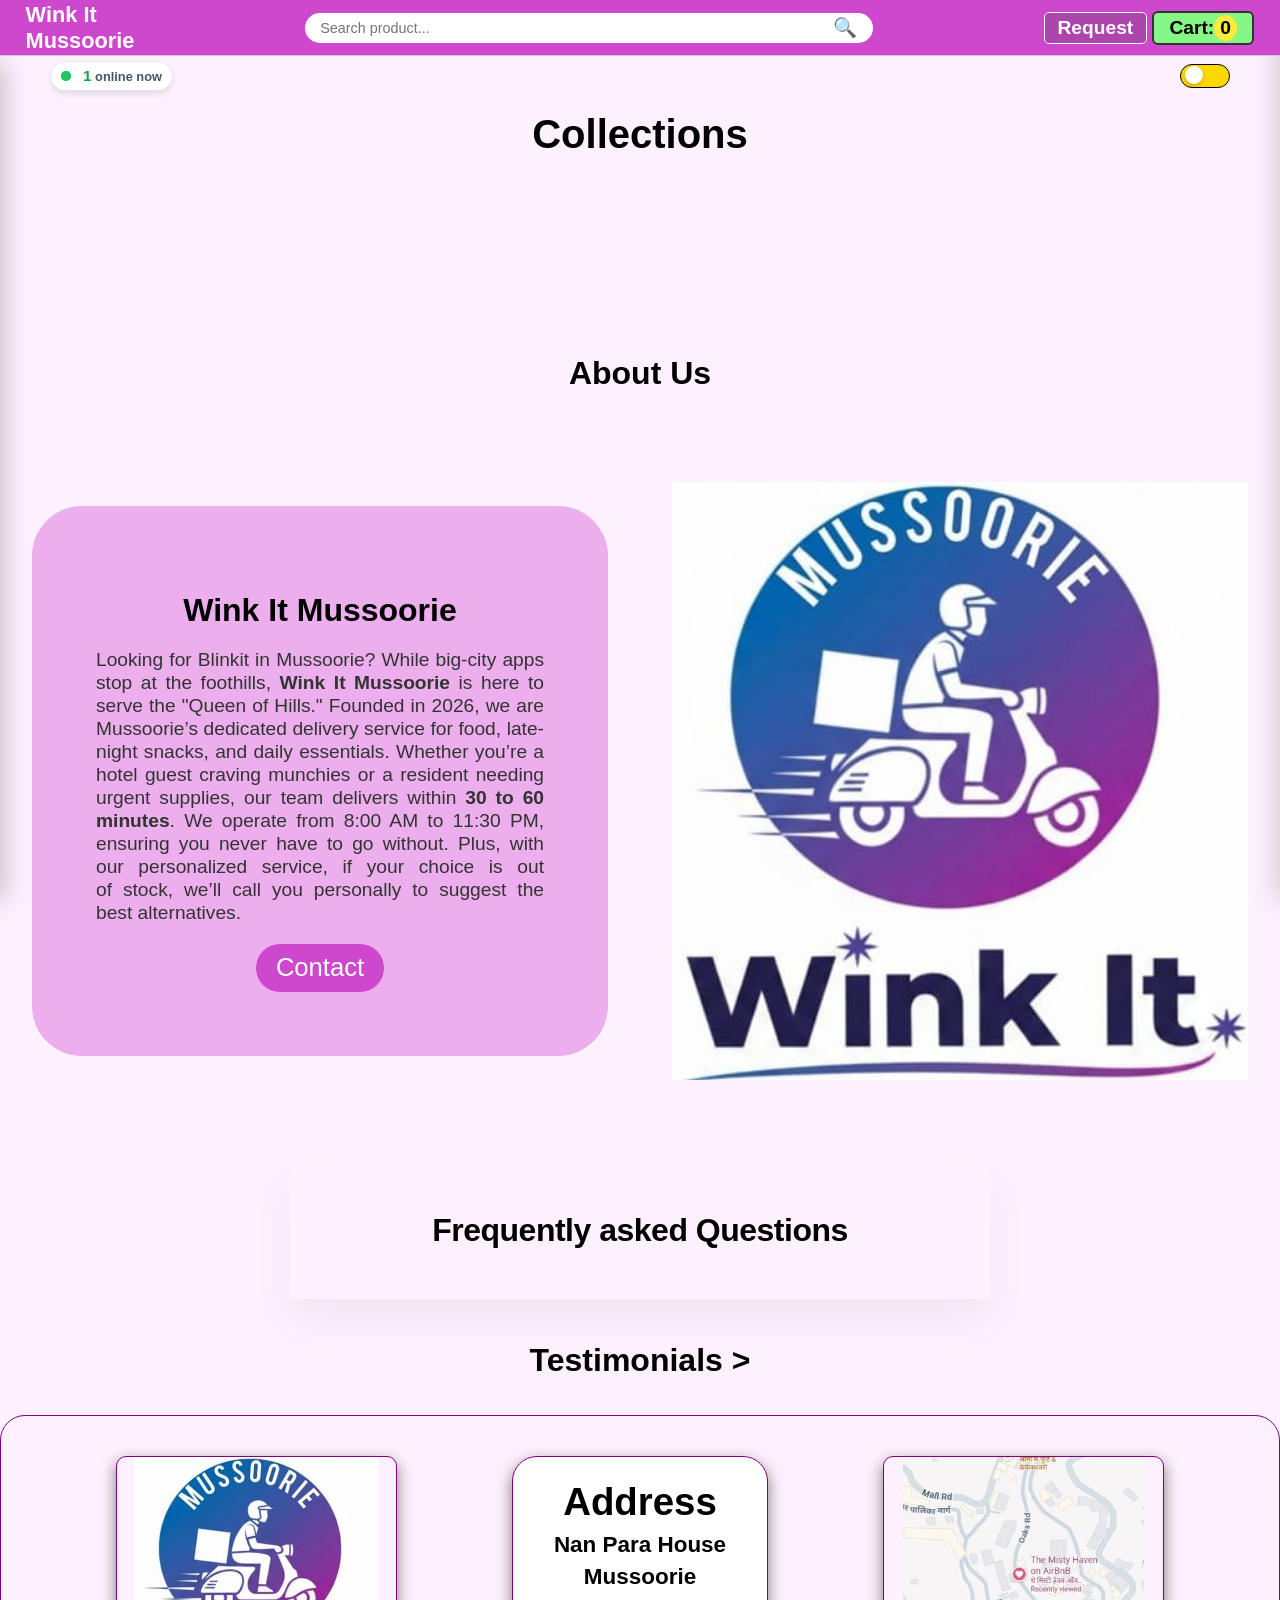
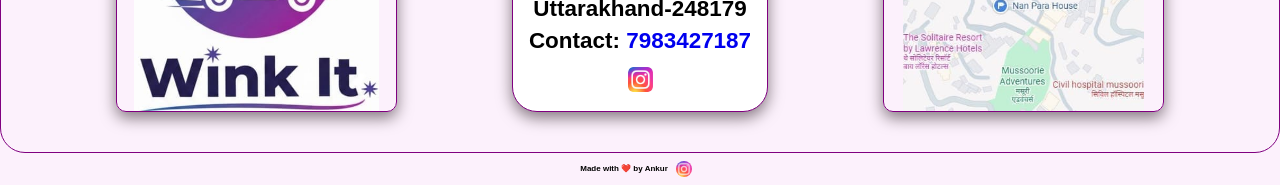
==== index copy.html @ 4b094f89 "Add files via upload" ====
<head>
    <meta charset="UTF-8">
    <meta name="viewport" content="width=device-width, initial-scale=1.0, maximum-scale=1.0, user-scalable=no">
    <title>Wink It Mussoorie | Mussoorie Delivery Service</title>
    
    <meta name="description" content="Wink It Mussoorie provides premium delivery for food and essentials in 30-60 minutes. Serving the community from 8:00 AM to 11:30 PM. Order via WhatsApp!">

    <meta name="keywords" content="Wink It Mussoorie, food delivery Mussoorie, food delivery char dukan, fast delivery Mussoorie, Delivery, Wink It Landour, food delivery landour, landour delivery, mussoorie delivery, mall road delivery, dalai hill delivery, library delivery">

    <meta property="og:title" content="WinkIt Mussoorie">
    <meta property="og:description" content="Fastest delivery for food and essentials in Mussoorie. Open 8:00 AM - 11:30 PM.">
    <meta property="og:image" content="newlogo.jpg">
    <meta property="og:url" content="https://www.winkitmussoorie.com">

    <link rel="icon" type="image/x-icon" href="newlogo.ico">
    <link rel="stylesheet" href="style.css">
</head>
<body>
    <div id="splash-screen">
        <video id="intro-video" autoplay muted playsinline>
            <source src="intro.mp4" type="video/mp4">
            .
        </video>
    </div>
    <div id="cart-popup" class="cart-popup hidden">
        <div id="popup-images-container" class="popup-images"></div>
        <p><span id="popup-count">0</span> Items in cart</p>
    </div>

    <header>
        <a href="https://www.instagram.com/wink_it_mussoorie" id="logo-link"><h2 class="logo">Wink It<br>Mussoorie</h2></a>
        
        <div class="search-container">
            <input type="text" id="product-search" placeholder="Search product...">
            <span id="clear-search" class="clear-btn hidden">✕</span>
            <button class="search-btn" id="search-btn">🔍</button>
            <div id="search-suggestions"></div>
        </div>

        <div class="nav-links">
            <a id="collectiona" href="https://api.whatsapp.com/send?phone=917983427187&text=Hi,%20I'd%20like%20to%20request%20a%20service."><h2>Request</h2></a>
            <div class="order-trigger" id="cart-trigger">
                Cart: <span id="cart-count">0</span>
            </div>
        </div>
    </header>
    <div class="top-bar">
        <div class="online-status">
            <div class="dot-container">
                <div class="dot"></div>
                <div class="pulse"></div>
            </div>
            <span class="status-text">
                <span id="online-count">1</span> online now
            </span>
        </div>

        <div class="theme-switch-wrapper">
            <label class="theme-switch" for="checkbox">
                <input type="checkbox" id="checkbox" />
                <div class="slider round"></div>
            </label>
        </div>
    </div>

    <main id="collection-view">
        <h1 class="main-title">Collections</h1>
        <div class="collection-grid" id="collection-grid"></div>
    </main>

    <div id="product-slider">
        <div class="slider-header">
            <h2 id="slider-title">Collection</h2>
            <button class="back-btn" id="close-slider">✕</button>
        </div>
        <div id="pslidandp">
            <div id="pgroupslider">ajlfh</div>
            <div id="product-grid">
            </div>
        </div>
    </div>

    <div id="orderSidebar">
        <button class="close-btn" id="close-sidebar">×</button>
        <h2>Checkout</h2>
        <div id="sidebar-content"></div>
        <div id="sidebar-footer">
            <hr>
            <p>Items Total: Rs <span id="subtotal-val">0</span></p>
            <p>Delivery Charges: Rs <span id="delivery-val">0</span></p>
            <h3>Total Amount: Rs <span id="total-price">0</span></h3>
            <div class="address-section">
                <input type="text" id="cust-name" placeholder="Your Name">
                <button id="location-btn" class="loc-btn">📍 Share Current Location</button>
                
                <textarea id="cust-address" rows="3" placeholder="Use 'Share Current Location''" readonly></textarea>
                <span id="location-display"></span>
            </div>
            <button class="checkout-btn" id="checkout-whatsapp">
                <span class="lock-icon">🔒</span> Order via WhatsApp &#10140;
            </button>
        </div>
    </div>
    <div class="stats-container">
        <div class="stat-group">
            <span class="counter" data-target="20">0+</span>
            <span class="label">Orders</span>
        </div>
        <div class="stat-group">
            <span class="counter" data-target="200">0+</span>
            <span class="label">Products</span>
        </div>
        <div class="stat-group">
            <span class="counter" data-target="4">0+</span>
            <span class="label">Delivery<br>Partners</span>
        </div>
    </div>

    <div id="abt" class="about">
        <h1 class="heading">About Us</h1>
        <div class="abox">
            <div class="atext">
                <h1>Wink It Mussoorie</h1>
                <p>Looking for Blinkit in Mussoorie? While big-city apps stop at the foothills, <b>Wink It Mussoorie </b>is here to serve the "Queen of Hills." Founded in 2026, we are Mussoorie’s dedicated delivery service for food, late-night snacks, and daily essentials.
                    Whether you’re a hotel guest craving munchies or a resident needing urgent supplies, our team delivers within <b>30 to 60 minutes</b>. We operate from 8:00 AM to 11:30 PM, ensuring you never have to go without. Plus, with our personalized service, if your choice is out of stock, we’ll call you personally to suggest the best alternatives.</p>
                <a href="tel:7983427187"><button class="contact-btn">Contact</button></a>
            </div>
            <div class="aimg">
                <img src="newlogo.jpg" alt="Logo">
            </div>
        </div>
    </div>
    <div class="faq-card">
        <h2>Frequently asked Questions</h2>
        <div id="faq-wrapper"></div>
    </div>
    <h1 class="heading testi">Testimonials &gt;</h1>
    <div class="rbox" id="slider-container">
        <div class="rwrap" id="review-inner"></div>
    </div>

    <div class="cbox">
        <div class="cwrap">
            <img class="cimg" src="newlogo.jpg" alt="Logo Footer">
            <div class="ctext">
                <h1>Address</h1>
                <h3>Nan Para House</h3>
                <h3>Mussoorie</h3>
                <h3>Uttarakhand-248179</h3>
                <h3>Contact: <a href="tel:7983427187">7983427187</a></h3>
                <div class="acc">
                    <a href="https://www.instagram.com/winkitmussoorie"><img title="Instagram" src="insta.jpg" alt="Instagram"></a>
                </div>
            </div>
            <a href="https://maps.app.goo.gl/6aGjydyM8Kf6ZvdJ6" id="map-link"><img class="cimg" src="map.jpg" alt="Map"></a>
        </div>
    </div>
    <footer class="footerf"><h1>Made with ❤️ by Ankur</h1><a href="https://www.instagram.com/ankurchauhan129"><img class="mwli" src="insta.jpg" alt=""></a></footer>

    <script src="script.js"></script>
</body>
</html>
---- style.css ----
/* 10:30 pm*/
* { box-sizing: border-box;}
body { font-family: sans-serif; margin: 0; padding: 0; overflow-x: hidden; background-color: rgb(252, 241, 252); width: 100%; scroll-behavior: smooth; display: flex; align-items: center; justify-content: center; flex-direction: column;}
a { text-decoration: none; }

header { width: 100%; height: 3.5rem; border-bottom: 1px solid #ccc; display: flex; justify-content: space-between; align-items: center; position: sticky; top: 0; background: rgb(206, 72, 206); z-index: 2000; padding: 0 2%;}
.logo { height: max-content; width: max-content; color: white; font-size: clamp(1rem, 1.7vw, 1.7rem); margin: auto; padding: 0px;}
#logo-link{height: 100%; display: flex; justify-content: left; align-items: center;}
.logo:hover { text-decoration: underline; cursor: pointer;}
#splash-screen {
    display: none;
}

.highlight-search {
    z-index: 100;
    position: relative;
    /* Soft modern Green glow to match your theme */
    box-shadow: 
        0 0 0 4px rgb(27, 253, 27), 
        0 0 30px rgba(123, 252, 2, 0.6) !important;
    
    /* Full Horizontal Spin + Scale */
    transform: perspective(1000px) rotateY(360deg) scale(1.05);
    
    /* Transition set to 1s to match your request */
    transition: all 1s cubic-bezier(0.34, 1.56, 0.64, 1);
    
    backface-visibility: visible; 
}
.highlight-search > * { backface-visibility: visible; }

.search-container { display: flex; align-items: center; background: white; border-radius: 20px; padding: 2px 10px; margin: 0 10px; flex-grow: 0.5; position: relative; }
.search-container input { border: none; outline: none; padding: 5px; width: 100%; border-radius: 20px; font-size: 0.9rem;}
.search-btn { background: none; border: none; cursor: pointer; font-size: 1.2rem; animation: move 1s linear infinite; border-radius: 5px;}

/* Clear Search Button Style */
.clear-btn { padding: 0 5px; cursor: pointer; color: #999; font-weight: bold; font-size: 0.8rem; transition: 0.2s; }
.clear-btn:hover { color: #333; }

#search-suggestions { position: absolute; top: 110%; left: 0; width: 100%; background: white; border-radius: 8px; box-shadow: 0 4px 15px rgba(0,0,0,0.2); display: none; z-index: 3000; max-height: 250px; overflow-y: auto;}
.suggestion-item { padding: 10px 15px; cursor: pointer; border-bottom: 1px solid #eee; display: flex; align-items: center; gap: 10px; font-size: 0.9rem;}
.suggestion-item:last-child { border-bottom: none; }
.suggestion-item:hover { background-color: #f0f0f0; }
.suggestion-item img { width: 30px; height: 30px; object-fit: cover; border-radius: 4px; }

.nav-links { display: flex; align-items: center; gap: 5px; }
.nav-links h2 {
  /* --- Your Existing Styles --- */
  background-color: rgb(172, 69, 172);
  font-size: clamp(0.8rem, 1.5vw, 1.5rem);
  margin: 0;
  cursor: pointer;
  color: white;
  border: 1px solid white;
  border-radius: 5px;
  padding: 4px 0px;
  padding-inline: clamp(0.5rem, 1vw, 1rem);
  white-space: nowrap;
  user-select: none;
  display: inline-block; /* Required for transforms to apply correctly */

  /* --- The Animation Trigger --- */
  /* Runs for 2 seconds, repeats forever */
  animation: shrinkBounce 2s cubic-bezier(0.175, 0.885, 0.32, 1.275) infinite;
}

/* --- The Percentage-Based Keyframes --- */
@keyframes shrinkBounce {
  0% {
    transform: scale(1);
  }
  20% {
    /* The Shrink Phase */
    transform: scale(0.85); 
  }
  40% {
    /* The Bounce Phase (Overshoot) */
    transform: scale(1.05);
  }
  60%, 100% {
    /* Return to Rest */
    transform: scale(1);
  }
}

.order-trigger { display: flex; align-items: center; justify-content: center; background-color: rgb(132, 247, 132); padding: 2px 4px; border: 2px solid #333; width: clamp(4rem, 8vw, 8rem); border-radius: 6px; cursor: pointer; font-weight: bold; font-size: clamp(0.8rem, 1.5vw, 1.5rem) }
.order-trigger:hover { background-color: #25D366; }
#cart-count { background-color: #ffeb3b; padding: 2px 6px; border-radius: 50%; }

#collection-view { padding: 1rem; width: 100%; scroll-margin-top: 80px;}
#collection-view h1.main-title { margin: 0px 0px 16px 0px; padding: 0px; width: 100%; display: flex; justify-content: center; align-items: center; font-size: 2.5rem;}
.heading { margin: 0px 0px 0px 0px; padding: 0px 0px 5px 0px; width: 100%; display: flex; justify-content: center; align-items: center; font-size: 2rem;}

.collection-grid { display: grid; grid-template-columns: repeat(auto-fit, minmax(min(90%, 350px), 1fr)); gap: 20px; width: 100%;}
.collection-card { background: rgb(223, 147, 223); border-radius: 12px; padding: 5px; cursor: pointer; transition: 0.3s; box-shadow: 0 4px 10px rgba(0,0,0,0.05); text-align: center;}
.collection-card:hover { transform: translateY(-10px); box-shadow: 0 4px 10px rgba(0,0,0,0.5); }
.collection-card h3 { margin: 5px 0 0 0; font-size: clamp(0.9rem, 1vw, 1.1rem); border-radius: 50px; background-color: rgb(243, 221, 243);}

.image-preview-box { display: grid; width: 100%; max-width: 160px; grid-template-columns: 1fr 1fr; margin: 0 auto 10px auto; background: none; overflow: hidden; border-radius: 15px; gap: 0.2rem;}
.image-preview-card { border: 0.5px solid #fff; aspect-ratio: 1/1; border-radius: 15px;}
.image-preview-card img { width: 100%; height: 100%; display: block; object-fit: cover; border: 0.5px solid purple; border-radius: 15px;}

.ourservice{width: 100%; display: flex; align-items: center; justify-content: center;}
.scmain{display: flex; align-items: center; justify-content: center;}

#product-slider { position: fixed; top: 4rem; padding-bottom: 10rem; left: 0; width: 100%; height: calc(100svh - 4rem); background-color: rgb(252, 241, 252); z-index: 1000; transform: translateX(-100%); transition: 0.4s ease-in-out; box-shadow: 5px 0 25px rgba(0,0,0,0.2); overflow-y: auto; border: 2px solid black;}
#product-slider.active { transform: translateX(0); height: 100svh;}
.slider-header { position: sticky; top: 0; background: rgb(197, 94, 197); padding: 15px 5%; display: flex; align-items: center; justify-content: space-between; border-bottom: 1px solid #ddd; z-index: 10; }
#slider-title{margin: 0; color: white;}
.back-btn { border: 1px solid white; background: none; color: white; padding: 8px 15px; border-radius: 5px; cursor: pointer; }
#pslidandp{
    display: flex;
    justify-content: center;
    align-items: flex-start;
    flex-direction: row;
    position: relative;
    display: flex;
    height: auto; /* Adjust based on your header */
}
#pgroupslider {
    /* Layout & Positioning */
    width: clamp(75px, 15vw, 100px); /* Responsive width: mobile friendly but caps on desktop */
    height: 80svh;   /* Takes full height minus header space */
    position: sticky;
    top: 85px;                      /* Matches your header height */
    left: 0;
    z-index: 5;

    /* Flexbox for Items */
    display: flex;
    flex-direction: column;
    align-items: center;
    gap: 15px;
    border: 2px solid purple;
    border-radius: 0px 30px 0px 0px;                   /* Spacing between subcat items */

    /* Aesthetics */
    background: plum;
    border-right: 1px solid #eee;
    padding: 15px 5px;
    
    /* Scroll Behavior */
    overflow-y: auto;
    overflow-x: hidden;
    scroll-behavior: smooth;
    -webkit-overflow-scrolling: touch;
}

/* Hide scrollbar for Chrome/Safari if preferred, or keep for visual feedback */
#pgroupslider::-webkit-scrollbar { width: 6px; height: 1rem;}
#pgroupslider::-webkit-scrollbar-thumb { background: green; border-radius: 10px; }

.subcat-nav-item {
    display: flex;
    flex-direction: column;
    align-items: center;
    padding: 10px 5px;
    cursor: pointer;
    text-align: center;
    border-bottom: 1px solid black;
    border-radius: 10px;
    transition: background-color 0.2s ease;
}
/* This replaces .subcat-nav-item:active */
.subcat-active-highlight {
    background-color: rgb(112, 238, 112) !important;
    transition: background-color 0.1s ease;
}

.subcat-nav-item img {
    width: 50px;
    height: 50px;
    border-radius: 10px;
    object-fit: cover;
    margin-bottom: 5px;
    border: 2px solid transparent;
    object-fit: cover;
}

.subcat-nav-item span {
    font-size: 0.9rem;
    font-weight: bold;
    color: white;
    overflow: hidden;
    text-overflow: ellipsis;
    width: 100%;
}

#product-grid {
    grid-template-columns: repeat(auto-fill, minmax(150px, 1fr));
    flex: 1;
    overflow-y: auto;
    padding: 10px;
    scroll-behavior: smooth;
    scroll-padding-top: 1px;
    
}

.subcat-grid-inner {
    display: grid;
    grid-template-columns: repeat(auto-fill, minmax(80px, 1fr));
    gap: 15px;
}


#product-grid { display: grid; grid-template-columns: repeat(auto-fit, minmax(300px, 1fr)); gap: clamp(0.5rem, 2vw, 2rem); padding: 15px; align-items: center;}
.empty-msg { grid-column: 1/-1; padding: 50px; text-align: center; }
.card { background: white; border: 1px solid #eee; padding: 10px; border-radius: 12px; text-align: center; box-shadow: 0 4px 12px rgba(0,0,0,0.1); width: 100%; margin: auto; height: max-content; transition: 0.3s; transform: perspective(1000px) rotateY(0deg);}
.card[id^="sub-"] {
    scroll-margin-top: 200px; /* Adjust: 85px (header height) + 10px (desired padding) */
}
.card h4 { margin: 5px 0; font-size: 1.1rem; }
.card .price-tag { margin: 5px 0; font-size: 1.1rem; font-weight: bold; }
.card:hover { box-shadow: -5px 0 25px rgba(0,0,0,0.5);}
.img-container { width: 100%; height: clamp(7rem, 17vw, 17rem); border-radius: 8px; overflow: hidden; margin-bottom: 10px; background: #f0f0f0; }
.iimg { width: 100%; height: 100%; object-fit: cover; display: block; }

.variant-selector { display: flex; justify-content: center; flex-direction: column; flex-wrap: wrap; gap: 5px; margin: 10px 0; height: clamp(5rem, 8vw, 8rem); margin: 0px; padding: 0px; border-top: 1px solid purple; border-bottom: 1px solid purple; }
.variant-btn { display: flex; justify-content: space-between; gap: 10px; padding: 4px 10px; font-size: 1.1rem; border: 1px solid #ccc; background-color: none; border-radius: 20px; cursor: pointer; min-width: 100px;}
.variant-btn.active { background: rgb(12, 155, 12); color: white; border-color: #333; }
.variant-btn span { font-size: 1rem; background: none;}
.unit-text { opacity: 0.8; font-weight: normal;}

.controls { display: flex; justify-content: center; align-items: center; gap: 10px; min-height: 40px; }
.controls button { padding: 5px 10px; cursor: pointer; border: 1px solid #333; background: rgb(7, 207, 57); border-radius: 4px; font-weight: bold; font-size: 1.2rem; }
.controls button:hover { background: green; color: white; }
.add-btn{color:white;}
.qty-btn { color:black; background: #ffeb3b !important; border: none !important; }
.qty-controls span { margin: 0 8px; font-weight: bold; }

#orderSidebar { position: fixed; bottom: 0rem; right: 0; width: 400px; max-width: 100%; height: 100svh; background: white; box-shadow: -5px 0 25px rgba(0,0,0,0.15); transition: 0.4s ease-in-out; transform: translateX(100%); z-index: 1000; padding: 20px; padding-top: 4rem; overflow-y: auto; font-size: 1.2rem;}
#orderSidebar.active { transform: translateX(0); }
.order-item-detail { display: flex; align-items: center; gap: 15px; border-bottom: 1px solid #eee; padding: 12px 0;}
.order-item-detail img { width: 45px; height: 45px; object-fit: cover; border-radius: 4px; }
.sidebar-controls { display: flex; align-items: center; gap: 8px; margin-top: 5px; }
#sidebar-footer h3{font-size: 1.3rem;} 
.side-qty-btn { background: #ffeb3b; border: 1px solid #333; border-radius: 4px; padding: 2px 8px; cursor: pointer; font-weight: bold; }

.address-section { margin-top: 15px; background: #f4f4f4; padding: 12px; border-radius: 8px; }
.address-section input, .address-section textarea { width: 100%; margin-top: 8px; padding: 10px; border: 1px solid #ccc; border-radius: 4px; font-size: 1rem;}
.loc-btn { background: #007bff; font-size: 1.1rem; color: white; border: none; padding: 10px; width: 100%; border-radius: 4px; margin-top: 10px; cursor: pointer; }
#location-display { font-size: 1rem; color: #666; display: block; margin-top: 5px; }

.checkout-btn { width: 100%; padding: 15px; background: #25D366; color:white; border: none; border-radius: 6px; cursor: pointer; font-size: 1.3rem; font-weight: bold; margin-top: 15px; display: flex; align-items: center; justify-content: center;}
.lock-icon { margin-right: 5px; }
.close-btn { background: rgb(216, 213, 213); border: 1px solid black; font-size: clamp(1.5rem, 2vw, 2rem); cursor: pointer; float: right; border-radius: 5px; padding: 0.5rem 1rem;}

.cart-popup { border: 1px solid purple; background-color: rgb(12, 199, 12); position: fixed; bottom: 15px; left: 50%; transform: translateX(-50%); width: 80%; max-width: 320px; padding: 10px; border-radius: 12px; box-shadow: 0 4px 20px rgba(0,0,0,0.2); display: flex; flex-direction: column; align-items: center; z-index: 1500; cursor: pointer; }
.cart-popup p{color: white; font-weight: bolder; padding: 0px; margin: 0px;}
.popup-images { display: flex; gap: 4px; margin-bottom: 6px;}
#popup-images-container{background-color: none;}
.cart-popup img { width: 50px; height: 50px; object-fit: cover; border-radius: 4px; border: 0.5px solid purple;}
#popup-count{margin:0; font-size: 1.1rem;}

.hidden { display: none !important; }
h6 { font-size: 1.3rem; margin: 0px; padding: 0px; text-align: center;}

.about { height: auto; width: 100%; border-radius: 25px; scroll-margin-top: 80px; display: flex; justify-content: center; align-items: center; flex-direction: column;}
.abox { display: grid; grid-template-columns: repeat(auto-fit, minmax(350px, 1fr)); place-items: center; }
.atext { justify-self: center; display: flex; justify-content: center; align-items: center; flex-direction: column; padding: clamp(1rem, 5vw, 5rem); width: 90%; background-color: rgb(236, 174, 236); border-radius: 50px;}
.atext h1 { padding-bottom: 0px; margin-bottom: 0px; }
.atext p { font-size: 1.2rem; 
    line-height: 1.2;        /* 1.2 is too tight; 1.5 gives the breathability you mentioned */
    text-align: justify; 
    hyphens: auto;           /* This fixes the irregular spacing by splitting long words */
    text-wrap: pretty; 
    color: #333;
    
    /* Optional: Improves how the browser handles word spacing */
    word-break: break-word;}
.contact-btn { background-color: rgb(206, 72, 206); height: 3rem; width: clamp(8rem, 10vw, 10rem); border-radius: 25px; color: white; font-size: clamp(1rem, 2vw, 2rem); animation: move 1s linear infinite; cursor: pointer; border: none;}
.contact-btn:hover { background-color: purple;}

@keyframes move { 0%{ transform: translateY(-5px); } 50%{ transform: translateY(0px); } 100%{ transform: translateY(-5px); } }

.aimg { display: flex; justify-content: center; align-items: center; width: 100%; height: clamp(20rem, 60vw, 60rem);}
.aimg img { height: 100%; width: 90%; padding: 20px 0px; object-fit: contain;}

.cbox { width: 100%; overflow: hidden; border: 1px solid purple; border-radius: 25px; padding: 40px 20px;}
.cwrap { flex-wrap:nowrap; width: 100%; display: flex; justify-content: space-evenly; align-items: center; flex-direction: row; gap: 20px;}
.cimg { height: clamp(5rem, 20vw, 18rem); width: clamp(5rem, 22vw, 20rem); border: 1px solid purple; border-radius: 10px; box-shadow: 0 6px 15px rgba(17, 1, 9, 0.5); object-fit: contain;}
.ctext { text-align: center; border: 1px solid purple; padding: 0px 0px; width: 90%; font-size: clamp(0.7rem, 1.5vw, 1.5rem); display: flex; justify-content: center; align-items: center; flex-direction: column; box-shadow: 0 6px 15px rgba(17, 1, 9, 0.5); border-radius: 25px; background-color: white; height: clamp(10rem, 20vw, 20rem); line-height: clamp(0.1rem, 0.1vw, 0.1rem); width: clamp(10rem, 20vw, 20rem);}
.ctext h3{margin: 0px; padding: 0px; line-height: clamp(1.2rem, 2.5vw, 2.5rem);}
.acc img { height: 25px; width: 25px; border-radius: 5px; animation: ro 5s ease infinite;}
.acc { width: 100%; display: flex; justify-content: space-evenly; align-items: center; margin-top: 10px;}
@keyframes ro{
    0% { transform: scale(1) rotate(0deg); }
    50% { transform: scale(2) rotate(180deg); }
    100% { transform: scale(1) rotate(360deg); }
}

@media (max-width: 768px) {
    .collection-grid { display: grid; 
  /* This forces exactly 3 columns on all screen sizes */
  grid-template-columns: repeat(3, 1fr); 
  gap: 5px; /* Adjusted gap to ensure they fit on mobile */
  width: 100%;
}
    #product-grid { grid-template-columns: 1fr 1fr; }
    .atext { order: 1;}
    .logo { font-size: clamp(1rem, 3vw, 1.2rem); line-height: 1.1; }
    .search-container { flex-grow: 0.7; margin: 0 5px; }/* Splash Screen Styling */
    @keyframes cinematicFade {
    0% { opacity: 1; visibility: visible; }
    83% { opacity: 1; visibility: visible; } /* Stay visible for ~5s (83% of 6s) */
    100% { opacity: 0; visibility: hidden; pointer-events: none; } /* Fade and disable */
}

#splash-screen {
    position: fixed;
    top: 0;
    left: 0;
    width: 100%;
    height: 100svh;
    background: #000;
    z-index: 9999;
    display: flex;
    justify-content: center;
    align-items: center;
    animation: cinematicFade 4.5s forwards; 
    z-index: 90000;
}

    #intro-video {
        width: 100%;
        height: 100%;
        object-fit: cover;
        z-index: 90000;
    }

    .fade-out {
        opacity: 0;
        visibility: hidden;
    }

    body.no-scroll {
        overflow: hidden;
    }
}
.top-bar {
    display: flex;
    justify-content: start; /* This pushes items to the ends */
    align-items: center;
    width: 100%;
    max-width: 1200px;
    padding: 0rem 0.5rem 0rem 0.5rem;
}

/* Online Status Styles */
.online-status {
    display: inline-flex;
    align-items: center;
    padding: 5px 10px;
    background: white;
    border: 1px solid #e2e8f0;
    border-radius: 50px;
    box-shadow: 0 4px 6px -1px rgba(0, 0, 0, 0.1);
    width: auto;
    
}

.dot-container {
    position: relative;
    width: 10px;
    height: 10px;
    margin-right: 12px;
}

.dot, .pulse {
    width: 10px;
    height: 10px;
    background-color: #22c55e;
    border-radius: 50%;
    position: absolute;
}

.pulse {
    animation: pulse-animation 2s infinite;
}

@keyframes pulse-animation {
    0% { transform: scale(1); opacity: 0.6; }
    100% { transform: scale(3); opacity: 0; }
}

.status-text {
    color: #475569;
    font-size: clamp(0.8rem, 1vw, 1rem);
    font-weight: bold; /*Starus ki words*/
}

#online-count {
    color: #16a34a;
    font-size: clamp(0.9rem, 1.2vw, 1.2rem); /*Count ki setting*/
}
.stats-container {
            display: flex;
            justify-content: center;
            gap: 0px;
            opacity: 0;
            text-align: center;
            width: 100%;
            margin: 0rem 0rem;
            padding: 2rem 0rem;
            animation: scroll linear forwards;
            animation-timeline: view();
            animation-range: entry 0% entry 100%;
        }
        @keyframes scroll{
            from{
                opacity: 0;
            }
            to{
                opacity: 1;
            }
        }

        .stat-group {
            display: flex;
            flex-direction: column;
            width: 30%;
        }
        .stat-group:nth-child(2) {
            border-right: 1px solid black;
            border-left: 1px solid black;
        }

        .counter {
            font-size: clamp(2rem, 3vw, 3rem);
            color: #fc03d2;
            font-weight: bold;
        }
        

        .label {
            font-size: clamp(1rem, 2vw, 2rem);
            color: #00050c;
            font-weight: 500;
        }

/* Top Bar Layout */
.top-bar {
    display: flex;
    justify-content: space-between; /* Pushes status to left, button to right */
    align-items: center;
    padding: 5px 10px;
    transition: background 0.3s ease;
}
.faq-card {
    background: var(--card-bg);
    width: 100%;
    max-width: 700px;
    padding: 20px;
    box-shadow: 0 20px 40px rgba(0,0,0,0.05);
}

.faq-card h2 {
    text-align: center;
    color: var(--text-dark);
    font-size: 2rem;
    margin-bottom: 30px;
    letter-spacing: -0.5px;
}

.faq-item {
    border-bottom: 1px solid #160b16;
}

.faq-item:last-child {
    border-bottom: 1px solid black;
}
.faq-question div{
    color: purple;
    margin: 0px;
    padding: 0px;
}
.faq-question {
    width: 100%;
    padding: 20px 0;
    display: flex;
    justify-content: space-between;
    align-items: center;
    cursor: pointer;
    border: none;
    background: none;
    text-align: left;
    font-size: 1.05rem;
    font-weight: 600;
    color: var(--text-dark);
    transition: color 0.2s ease;
}

.faq-question:hover {
    color: var(--accent-color);
}
.faq-question span {width: 80%;}

.faq-answer {
    max-height: 0;
    overflow: hidden;
    transition: all 0.3s cubic-bezier(0, 1, 0, 1);
    color: var(--text-light);
    line-height: 1.6;
}

.faq-item.active .faq-answer {
    max-height: 1000px;
    transition: all 0.3s cubic-bezier(1, 0, 1, 0);
    padding: 0px;
}

.icon {
    width: 20px;
    height: 20px;
    position: relative;
    transition: transform 0.3s ease;
}

/* Modern Plus-to-Minus Icon */
.icon::before, .icon::after {
    content: '';
    position: absolute;
    /* CHANGE THIS: from var(--accent-color) to purple */
    background: green; 
    transition: transform 0.3s ease;
}

/* Horizontal line */
.icon::before {
    width: 100%; 
    height: 2px; 
    top: 50%; 
    transform: translateY(-50%);
}

/* Vertical line */
.icon::after {
    width: 2px; 
    height: 100%; 
    left: 50%; 
    transform: translateX(-50%);}
.faq-item {
    width: 100%;
}

.faq-item.active .icon {
    transform: rotate(180deg);
    color: purple;
}
.faq-item.active .icon::after {
    transform: scaleY(0);
    color: purple;/* Hides vertical line to make it a minus */
}

/* Theme Button Styling */
/* Container for the switch */
.theme-switch-wrapper {
    display: flex;
    align-items: center;
}

.theme-switch {
    display: inline-block;
    height: 24px;
    position: relative;
    width: 50px;
}

.theme-switch input {
    display: none; /* Hide default checkbox */
}
/* 1. The Container: Hides the horizontal scrollbar */
        /* 1. The Container: Enable scrolling but hide scrollbar */
.rbox {
    overflow-x: auto; /* Changed from hidden to auto */
    scrollbar-width: none; /* Firefox */
    -ms-overflow-style: none; /* IE/Edge */
    scroll-behavior: smooth;
    width: 100%;
    cursor: grab; /* Visual cue that it can be dragged */

    scroll-snap-type: x mandatory;
}

.rbox:active {
    cursor: grabbing;
}

.rbox::-webkit-scrollbar { 
    display: none; 
} /* Chrome/Safari */

    .rwrap {
    display: flex;
    gap: 30px;
    width: max-content;
    padding: 20px 30px;
    pointer-events: auto;
    
    padding-top: 1rem; /* Ensures interaction is captured */
}

/* Pause the slider when the user hovers or touches it */


        .rcard {
            flex: 0 0 320px;
            padding: 25px 15px;
            border-radius: 24px;
            background: white;
            box-shadow: 0 10px 30px rgba(0,0,0,0.05);
            display: flex;
            align-items: center;
            flex-direction: column;
            border: 1px solid green;
            transition: transform 0.3s ease;
            scroll-snap-align: center;/* Optional: helps with flick-scrolling */
            scroll-snap-stop: always;
        }

        

        .rcard img {
            height: 7rem;
            width: 7rem;
            border-radius: 25px;
            object-fit: cover;
            margin-bottom: 15px;
            border: 3px solid #fff;
            box-shadow: 0 4px 10px rgba(0,0,0,0.1);
        }

        .rcard h1 { font-size: 1.1rem; color: var(--primary-color); margin: 5px 0; }

        /* Stars Container */
        .stars-container { 
            color: #FFD700; 
            margin-bottom: 15px; 
            text-align: center;
        }
        
        /* The <p> inside the stars section */
        .stars-container p {
            margin: 0;
            font-size: 1rem;
            color: #777;
            font-weight: 400;
        }

        .review-text { text-align: center; font-size: 0.9rem; line-height: 1.6; color: black; margin-bottom: 20px; flex-grow: 1; }
        .from-text { font-size: 0.8rem; color: green; font-weight: 600; margin: 0; }
        .time-ago { font-size: 0.75rem; color: #a976fc; margin-top: 5px; font-weight: 400; font-weight: bold; }

.footerf{
    margin: 0px;
    padding: 0px;
    width: 100%;
    display: flex;
    justify-content: center;
    align-items: center;
}
.testi{height: 5rem;
        padding-top: 3rem;}
.footerf h1{font-size: 0.5rem;}
.mwli{
    height: 1rem;
    width: 1rem;
    margin: 0.5rem;
    border-radius: 50px;
}
/* The track - Default (Light Mode / Left) */

.slider {
    background-color: #FFD700; /* Bright Yellow */
    bottom: 0;
    cursor: pointer;
    left: 0;
    position: absolute;
    right: 0;
    top: 0;
    transition: .4s;
    border-radius: 34px;
    border: 1px solid black; /* Optional: slightly darker yellow border */
}
.slider-container {
            position: relative;
            width: 90%;
            /* This ensures the 2:1 ratio automatically */
            aspect-ratio: 2 / 1; 
            overflow: hidden;
            border-radius: 15px;
            box-shadow: 0 12px 24px rgba(0,0,0,0.15);
            background: #222;
        }

        .slider-wrapper {
            display: flex;
            width: 100%;
            height: 100%;
            cursor: grab;
            
            transition: transform 0.8s cubic-bezier(0.4, 0, 0.2, 1);
        }

        .slider-wrapper:active {
            cursor: grabbing;
        }

        .slider-wrapper img {
            width: 100%;
            height: 100%;
            object-fit: cover; /* Keeps image from stretching */
            flex-shrink: 0;
            user-select: none;
        }

        /* Navigation Buttons */
        

/* The sliding knob */
.slider:before {
    background-color: #fff;
    bottom: 3px;
    content: "";
    height: 18px;
    left: 4px;
    position: absolute;
    transition: .4s;
    width: 18px;
    border-radius: 50%;
    box-shadow: 0 2px 4px rgba(0,0,0,0.2);
    background-image: url('sun.jpg'); /* Sun Icon */
    background-size: 100%; /* Adjust size of icon inside circle */
    background-position: center;
    background-repeat: no-repeat;
    background-color: #fff;
}

/* When checked (Dark Mode / Right) */
input:checked + .slider {
    background-color: #C0C0C0; /* Silver */
    border: 1px solid #a9a9a9; /* Optional: slightly darker silver border */
}

/* Movement of the knob */
input:checked + .slider:before {
    transform: translateX(24px);
    background-image: url('moon.png'); /* Sun Icon */
    background-size: 100%; /* Adjust size of icon inside circle */
    background-position: center;
    background-repeat: no-repeat;
    background-color: #fff; /* Keeping the knob off-white for contrast */
}

/* --- Dark Mode Theme for the rest of the page --- */
body.dark-mode * {
    background: black;
    background-color: #000;
    color: #fff;
}
body.dark-mode button {
    background: black;
    background-color: #000;
    border: 1px solid white;
}
body.dark-mode .image-preview-box {background:grey;}
body.dark-mode .collection-card { background: grey;}
/* Making sure your product slider follows the dark theme */
body.dark-mode .product-slider {
    background-color: #000 !important;
    border: 1px solid #333;
}
body.dark-mode span {
    background: none;
}
body.dark-mode .dot{
    background-color: green;
}
body.dark-mode .stat-group:nth-child(2) {
            border-right: 1px solid grey;
            border-left: 1px solid grey;
        }
/* Theme Popup Styles */
.theme-popup {
    position: fixed;
    top: 90px;
    right: 10px; /* Adjust based on your theme button position */
    background: var(--accent-color, #ff4757);
    color: white;
    padding: 4px 8px;
    border-radius: 20px;
    font-size: 0.5rem;
    font-weight: bold;
    z-index: 10000;
    pointer-events: none;
    opacity: 0;
    transform: translateY(10px);
    transition: all 0.4s ease;
    box-shadow: 0 4px 15px rgba(0,0,0,0.2);
}

.theme-popup.show {
    opacity: 1;
    transform: translateY(0);
}
body.dark-mode #orderSidebar { background: black;}
body.dark-mode .checkout-btn { background: #25D366;}
body.dark-mode .loc-btn { background: rgb(127, 127, 235);}
body.dark-mode .search-btn { background: none; border: none;}
body.dark-mode .cart-popup { background-color: rgb(12, 199, 12);}
body.dark-mode .cart-popup p{background:none; font-weight: bolder; padding: 0px; margin: 0px;}
body.dark-mode .order-trigger { background-color: rgb(12, 199, 12);}
body.dark-mode #cart-count { color: black;}
body.dark-mode .faq-question {border: none;}
body.dark-mode .faq-item {border-bottom: 1px solid white;}
body.dark-mode .logo{color: rgb(206, 72, 206);}
body.dark-mode .from-text { font-size: 0.8rem; color: green; font-weight: 600; margin: 0; }
body.dark-mode .time-ago { font-size: 0.75rem; color: #a976fc; margin-top: 5px; font-weight: 400; font-weight: bold; }
body.dark-mode .stars-container { color: #FFD700; margin-bottom: 15px; text-align: center;}
body.dark-mode #popup-images-container{background-color: none; background: none;}
body.dark-mode .scmain{background-color: black;}
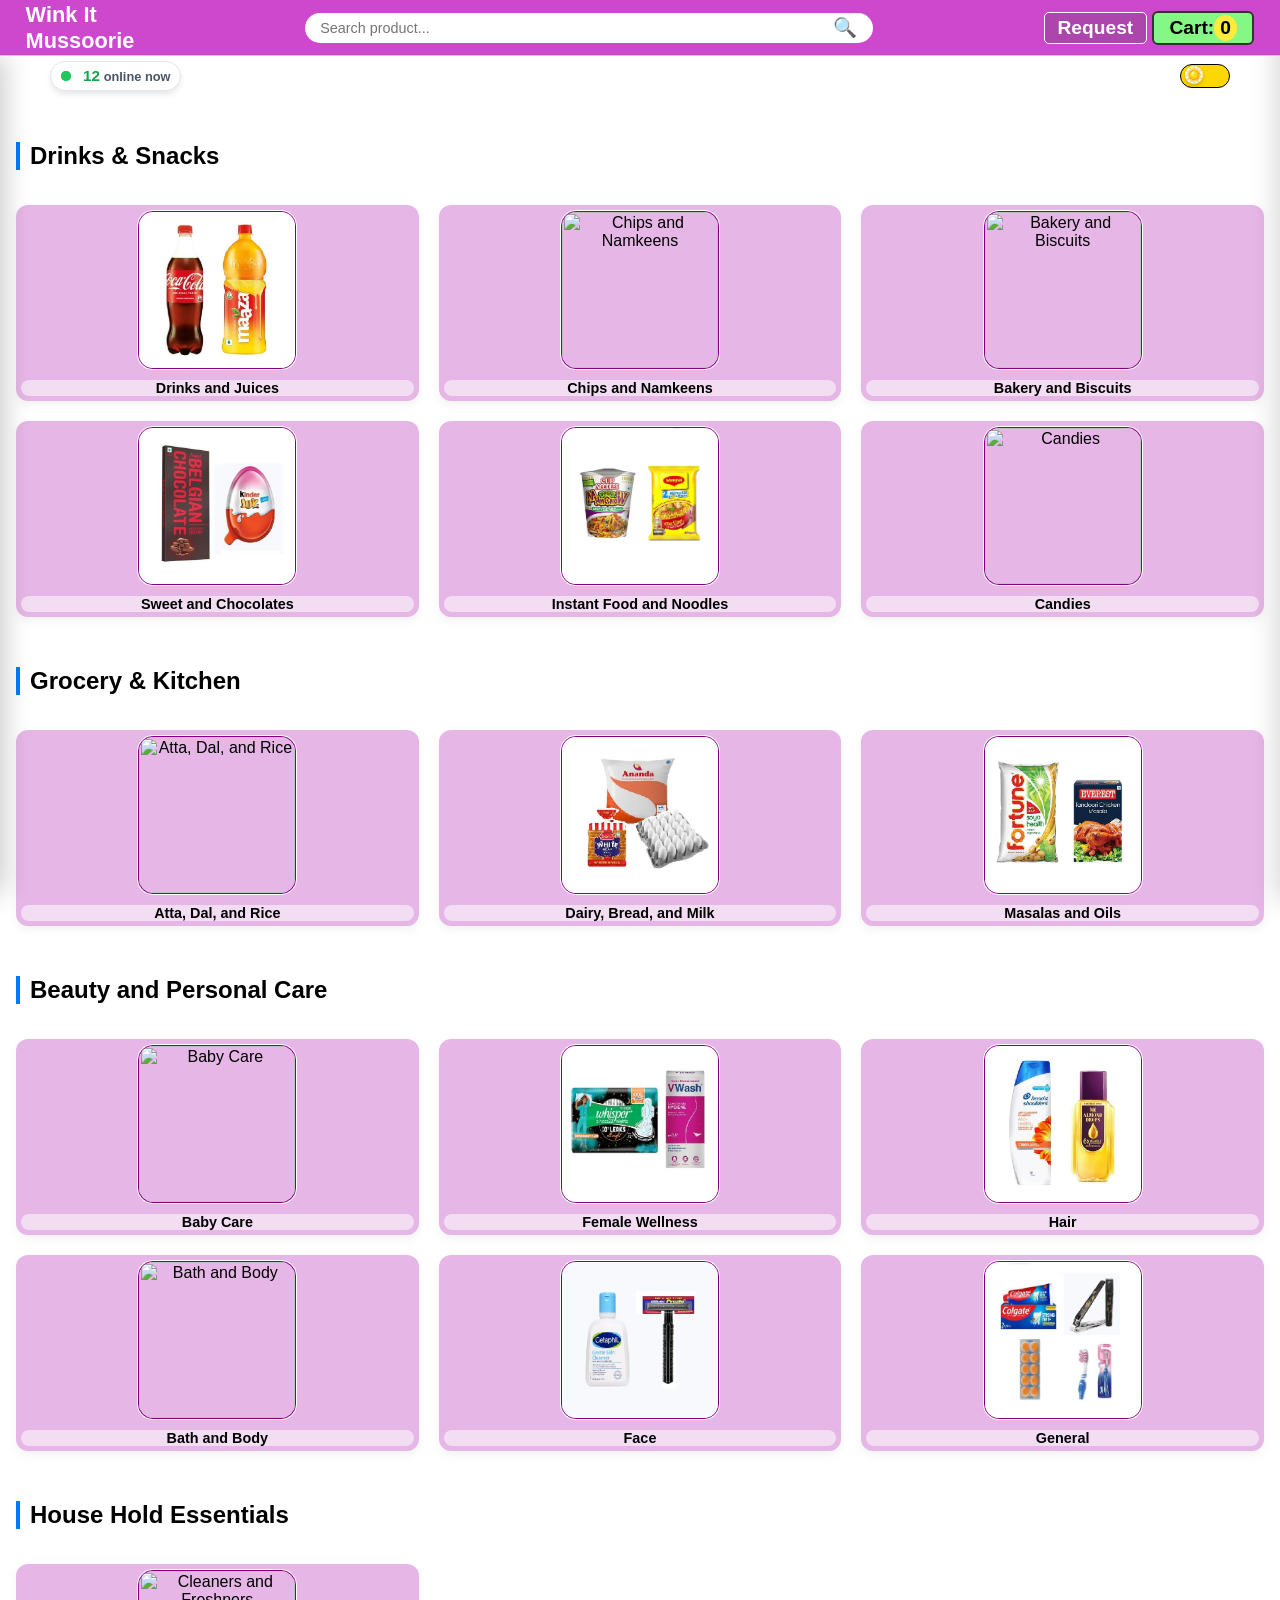
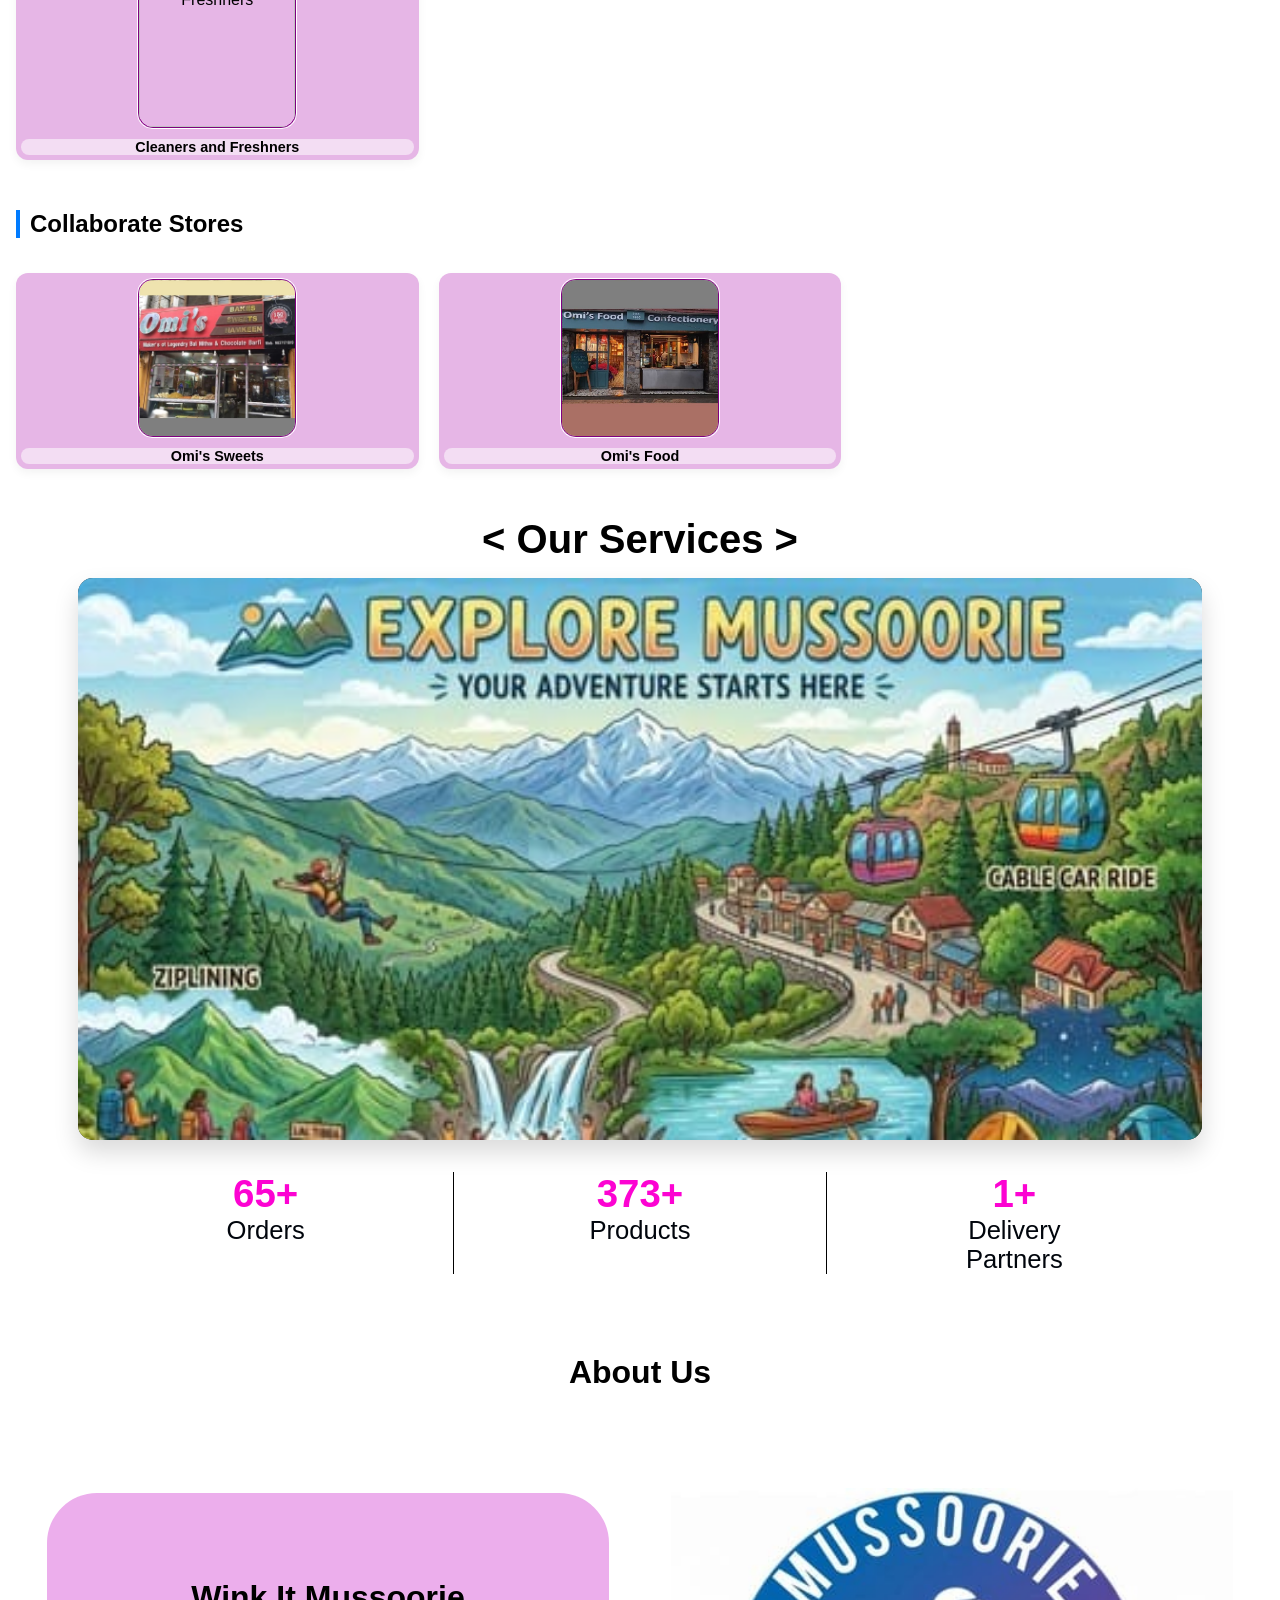
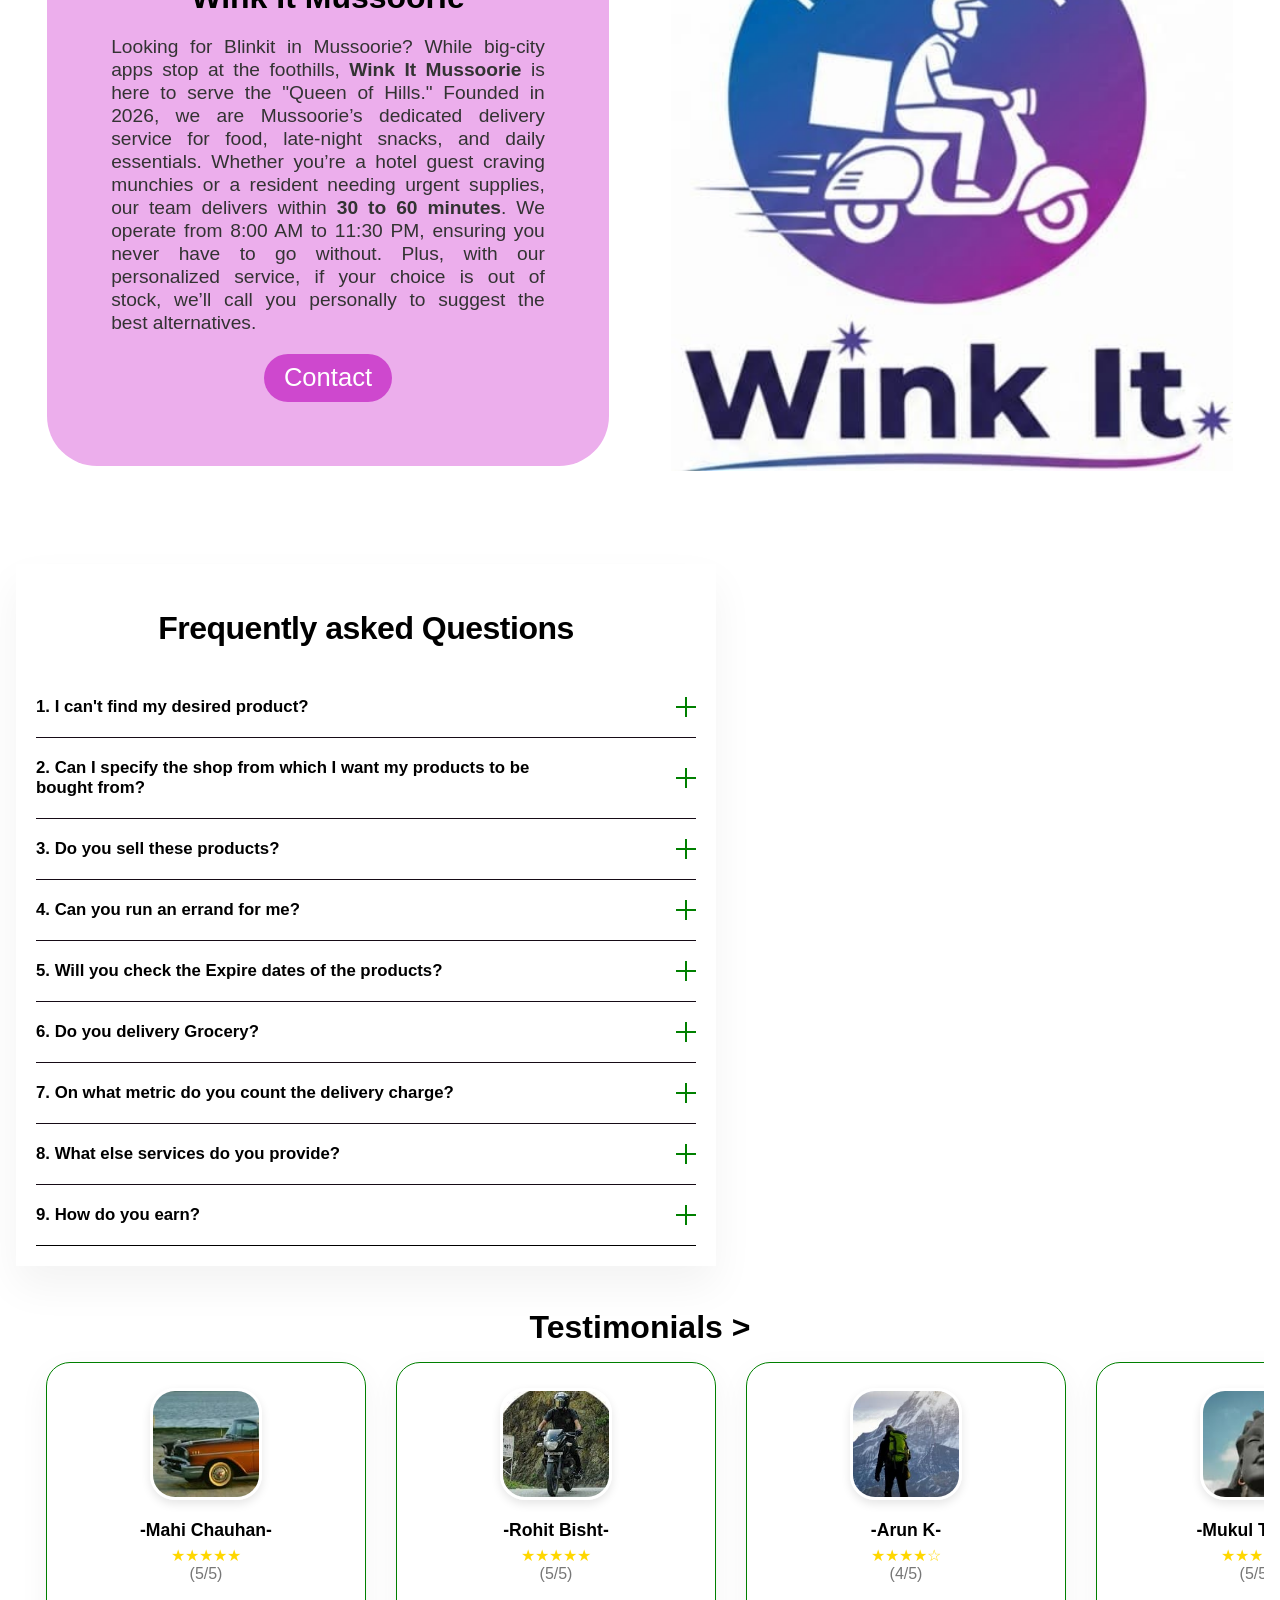
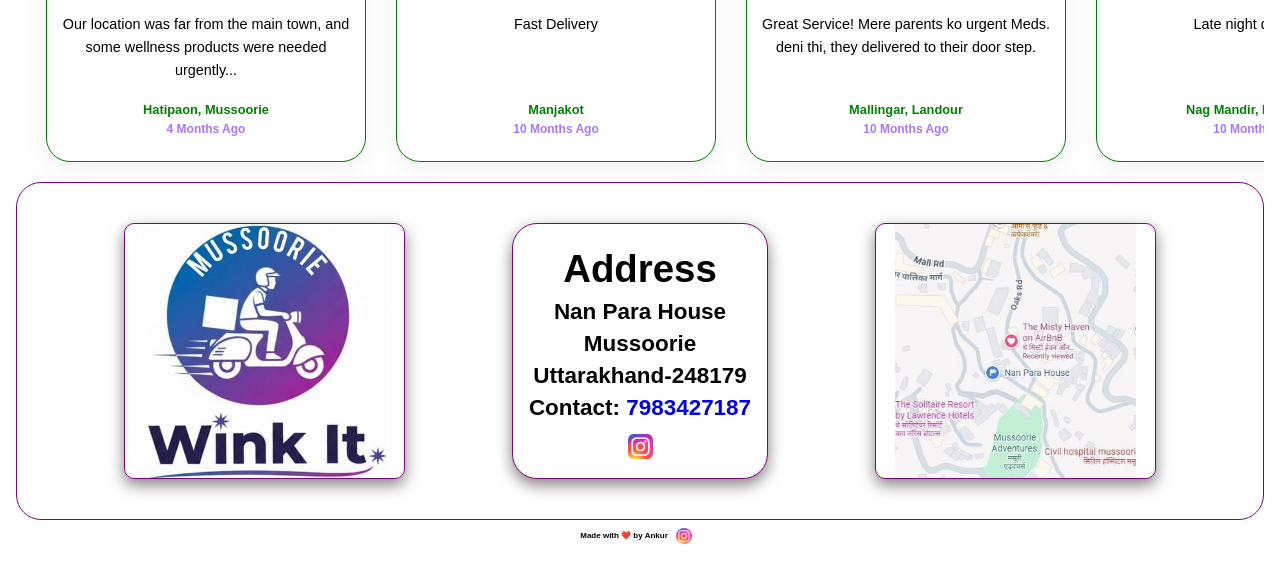
==== commit f2f74bf3: "Add files via upload" ====
--- a/index copy.html
+++ b/index copy.html
@@ -5,7 +5,7 @@
     
     <meta name="description" content="Wink It Mussoorie provides premium delivery for food and essentials in 30-60 minutes. Serving the community from 8:00 AM to 11:30 PM. Order via WhatsApp!">
 
-    <meta name="keywords" content="Wink It Mussoorie, food delivery Mussoorie, food delivery char dukan, fast delivery Mussoorie, Delivery, Wink It Landour, food delivery landour, landour delivery, mussoorie delivery, mall road delivery, dalai hill delivery, library delivery">
+    <meta name="keywords" content="Wink It Mussoorie, food delivery Mussoorie, food delivery char dukan, fast delivery Mussoorie, Delivery, Wink It Landour, food delivery landour, landour delivery, mussoorie delivery, mall road delivery, dalai hill delivery, library delivery, food delivery service in Mussoorie, Chacha Ka Dhabba, Landour Bakehouse, Rokby, Savoy, Omi's Mussoorie, Omi's Sweet Shop, Mussoorie Weather, Weather Mussoorie, Mussoorie Distance, Mussoorie Temprature, Temprature Mussoorie, Dehradun To Mussoorie, Airbnb in Mussoorie, Mussoorie Crowd, Kempty Falls, Bhatta Falls, Taxi Mussoorie number, Best Taxi Service in Mussoorie, Taxi Service, Taxi Number Mussoorie, Scoory rental mussoorie, Scooty Rental Number Mussoorie, Mussoorie Taxi Number">
 
     <meta property="og:title" content="WinkIt Mussoorie">
     <meta property="og:description" content="Fastest delivery for food and essentials in Mussoorie. Open 8:00 AM - 11:30 PM.">
@@ -24,7 +24,7 @@
     </div>
     <div id="cart-popup" class="cart-popup hidden">
         <div id="popup-images-container" class="popup-images"></div>
-        <p><span id="popup-count">0</span> Items in cart</p>
+        <p><span id="popup-count">0</span> Item in cart</p>
     </div>
 
     <header>
@@ -64,9 +64,27 @@
     </div>
 
     <main id="collection-view">
-        <h1 class="main-title">Collections</h1>
         <div class="collection-grid" id="collection-grid"></div>
-    </main>
+    </mai   n>
+    <div class="ourservice"><h1 class="main-title">&lt; Our Services &gt;</h1></div>
+    
+    <div class="scmain">
+    <div class="slider-container">
+        
+        <a href="https://api.whatsapp.com/send?phone=917983427187&text=Hi,%20I'd%20like%20to%20request%20a%20service."> 
+                <div class="slider-wrapper" id="slider">
+                <img src="service3.jpg" alt="Slide 3">
+                <img src="service1.jpg" alt="Slide 1">
+                <img src="service2.jpg" alt="Slide 2">
+                <img src="service4.jpg" alt="Slide 4">
+                <img src="service5.jpg" alt="Slide 5">
+            </div>
+        </a>
+    <button class="btn left" id="prevBtn" onclick="moveSlide(-1)">&#10094;</button>
+    <button class="btn right" id="nextBtn" onclick="moveSlide(1)">&#10095;</button>
+    </div>
+    </div>
+
 
     <div id="product-slider">
         <div class="slider-header">
@@ -87,6 +105,7 @@
         <div id="sidebar-footer">
             <hr>
             <p>Items Total: Rs <span id="subtotal-val">0</span></p>
+            <p id="tax-row" style="display: none;">Store GST (5%): Rs <span id="tax-val">0</span></p>
             <p>Delivery Charges: Rs <span id="delivery-val">0</span></p>
             <h3>Total Amount: Rs <span id="total-price">0</span></h3>
             <div class="address-section">
@@ -103,15 +122,15 @@
     </div>
     <div class="stats-container">
         <div class="stat-group">
-            <span class="counter" data-target="20">0+</span>
+            <span class="counter" data-target="70">0+</span>
             <span class="label">Orders</span>
         </div>
         <div class="stat-group">
-            <span class="counter" data-target="200">0+</span>
+            <span class="counter" data-target="400">0+</span>
             <span class="label">Products</span>
         </div>
         <div class="stat-group">
-            <span class="counter" data-target="4">0+</span>
+            <span class="counter" data-target="2">0+</span>
             <span class="label">Delivery<br>Partners</span>
         </div>
     </div>
@@ -159,4 +178,5 @@
 
     <script src="script.js"></script>
 </body>
-</html>+
+</html>
--- a/style.css
+++ b/style.css
@@ -1,6 +1,7 @@
 /* 10:30 pm*/
 * { box-sizing: border-box;}
-body { font-family: sans-serif; margin: 0; padding: 0; overflow-x: hidden; background-color: rgb(252, 241, 252); width: 100%; scroll-behavior: smooth; display: flex; align-items: center; justify-content: center; flex-direction: column;}
+html{background-color: white;}
+body { font-family: sans-serif; margin: 0; padding: 0; overflow-x: hidden; background-color: white; width: 100%; scroll-behavior: smooth; display: flex; align-items: center; justify-content: center; flex-direction: column;}
 a { text-decoration: none; }
 
 header { width: 100%; height: 3.5rem; border-bottom: 1px solid #ccc; display: flex; justify-content: space-between; align-items: center; position: sticky; top: 0; background: rgb(206, 72, 206); z-index: 2000; padding: 0 2%;}
@@ -91,19 +92,20 @@
 #collection-view h1.main-title { margin: 0px 0px 16px 0px; padding: 0px; width: 100%; display: flex; justify-content: center; align-items: center; font-size: 2.5rem;}
 .heading { margin: 0px 0px 0px 0px; padding: 0px 0px 5px 0px; width: 100%; display: flex; justify-content: center; align-items: center; font-size: 2rem;}
 
-.collection-grid { display: grid; grid-template-columns: repeat(auto-fit, minmax(min(90%, 350px), 1fr)); gap: 20px; width: 100%;}
-.collection-card { background: rgb(223, 147, 223); border-radius: 12px; padding: 5px; cursor: pointer; transition: 0.3s; box-shadow: 0 4px 10px rgba(0,0,0,0.05); text-align: center;}
-.collection-card:hover { transform: translateY(-10px); box-shadow: 0 4px 10px rgba(0,0,0,0.5); }
+.collection-grid { display: grid; grid-template-columns: repeat(auto-fit, minmax(min(90%, 350px), 1fr)); gap: 20px; width: 100%; 
+    margin-bottom: 3rem;}
+.collection-card { background: rgb(230, 182, 230); border-radius: 12px; padding: 5px; cursor: pointer; transition: 0.3s; box-shadow: 0 4px 10px rgba(0,0,0,0.05); text-align: center;}
+
 .collection-card h3 { margin: 5px 0 0 0; font-size: clamp(0.9rem, 1vw, 1.1rem); border-radius: 50px; background-color: rgb(243, 221, 243);}
 
-.image-preview-box { display: grid; width: 100%; max-width: 160px; grid-template-columns: 1fr 1fr; margin: 0 auto 10px auto; background: none; overflow: hidden; border-radius: 15px; gap: 0.2rem;}
+.image-preview-box { display: grid; width: 100%; max-width: 160px; margin: 0 auto 10px auto; background: none; overflow: hidden; border-radius: 15px; gap: 0.2rem;}
 .image-preview-card { border: 0.5px solid #fff; aspect-ratio: 1/1; border-radius: 15px;}
 .image-preview-card img { width: 100%; height: 100%; display: block; object-fit: cover; border: 0.5px solid purple; border-radius: 15px;}
 
 .ourservice{width: 100%; display: flex; align-items: center; justify-content: center;}
 .scmain{display: flex; align-items: center; justify-content: center;}
 
-#product-slider { position: fixed; top: 4rem; padding-bottom: 10rem; left: 0; width: 100%; height: calc(100svh - 4rem); background-color: rgb(252, 241, 252); z-index: 1000; transform: translateX(-100%); transition: 0.4s ease-in-out; box-shadow: 5px 0 25px rgba(0,0,0,0.2); overflow-y: auto; border: 2px solid black;}
+#product-slider { position: fixed; top: 3.5rem; padding-bottom: 10rem; left: 0; width: 100%; height: calc(100svh - 4rem); background-color: rgb(252, 241, 252); z-index: 1000; transform: translateX(-100%); transition: 0.4s ease-in-out; box-shadow: 5px 0 25px rgba(0,0,0,0.2); overflow-y: auto; border: 2px solid black;}
 #product-slider.active { transform: translateX(0); height: 100svh;}
 .slider-header { position: sticky; top: 0; background: rgb(197, 94, 197); padding: 15px 5%; display: flex; align-items: center; justify-content: space-between; border-bottom: 1px solid #ddd; z-index: 10; }
 #slider-title{margin: 0; color: white;}
@@ -131,7 +133,10 @@
     flex-direction: column;
     align-items: center;
     gap: 15px;
-    border: 2px solid purple;
+    border-top: 2px solid purple;
+    border-bottom: 2px solid purple;
+    border-left: none;
+    border-right: none;
     border-radius: 0px 30px 0px 0px;                   /* Spacing between subcat items */
 
     /* Aesthetics */
@@ -160,6 +165,11 @@
     border-bottom: 1px solid black;
     border-radius: 10px;
     transition: background-color 0.2s ease;
+    
+    /* --- Add these lines --- */
+    min-width: 120%;           /* Forces the item to span the full sidebar width */
+    box-sizing: border-box; /* Ensures padding doesn't push the item past 100% */
+    flex-shrink: 0;        /* Prevents the items from squishing if the container is small */
 }
 /* This replaces .subcat-nav-item:active */
 .subcat-active-highlight {
@@ -402,6 +412,7 @@
             width: 100%;
             margin: 0rem 0rem;
             padding: 2rem 0rem;
+            margin-bottom: 3rem;
             animation: scroll linear forwards;
             animation-timeline: view();
             animation-range: entry 0% entry 100%;
@@ -514,6 +525,22 @@
     height: 20px;
     position: relative;
     transition: transform 0.3s ease;
+}
+/* Ensures the heading breaks the grid flow and takes a full row */
+.grid-section-heading {
+    grid-column: 1 / -1; /* Spans from the first column to the last */
+    width: 100%;
+    margin: 30px 0 15px 0;
+    font-size: 1.5rem;
+    padding-left: 10px;
+    border-left: 4px solid #007bff; /* Optional accent */
+}
+
+/* Ensure the grid doesn't try to align the heading like a card */
+#collectionGrid {
+    display: grid;
+    grid-template-columns: repeat(auto-fill, minmax(200px, 1fr));
+    gap: 20px;
 }
 
 /* Modern Plus-to-Minus Icon */
@@ -758,6 +785,11 @@
     background-color: #000;
     color: #fff;
 }
+body.dark-mode  {
+    background: black;
+    background-color: #000;
+    color: #fff;
+}
 body.dark-mode button {
     background: black;
     background-color: #000;
@@ -819,3 +851,8 @@
 body.dark-mode .stars-container { color: #FFD700; margin-bottom: 15px; text-align: center;}
 body.dark-mode #popup-images-container{background-color: none; background: none;}
 body.dark-mode .scmain{background-color: black;}
+body.dark-mode #product-grid {background-color: rgb(44, 44, 44);}
+body.dark-mode .add-btn {background-color: green;}
+body.dark-mode #pgroupslider {background-color: grey;}
+body.dark-mode #product-slider.active {background-color: grey;}
+body.dark-mode html{background-color: black;}
